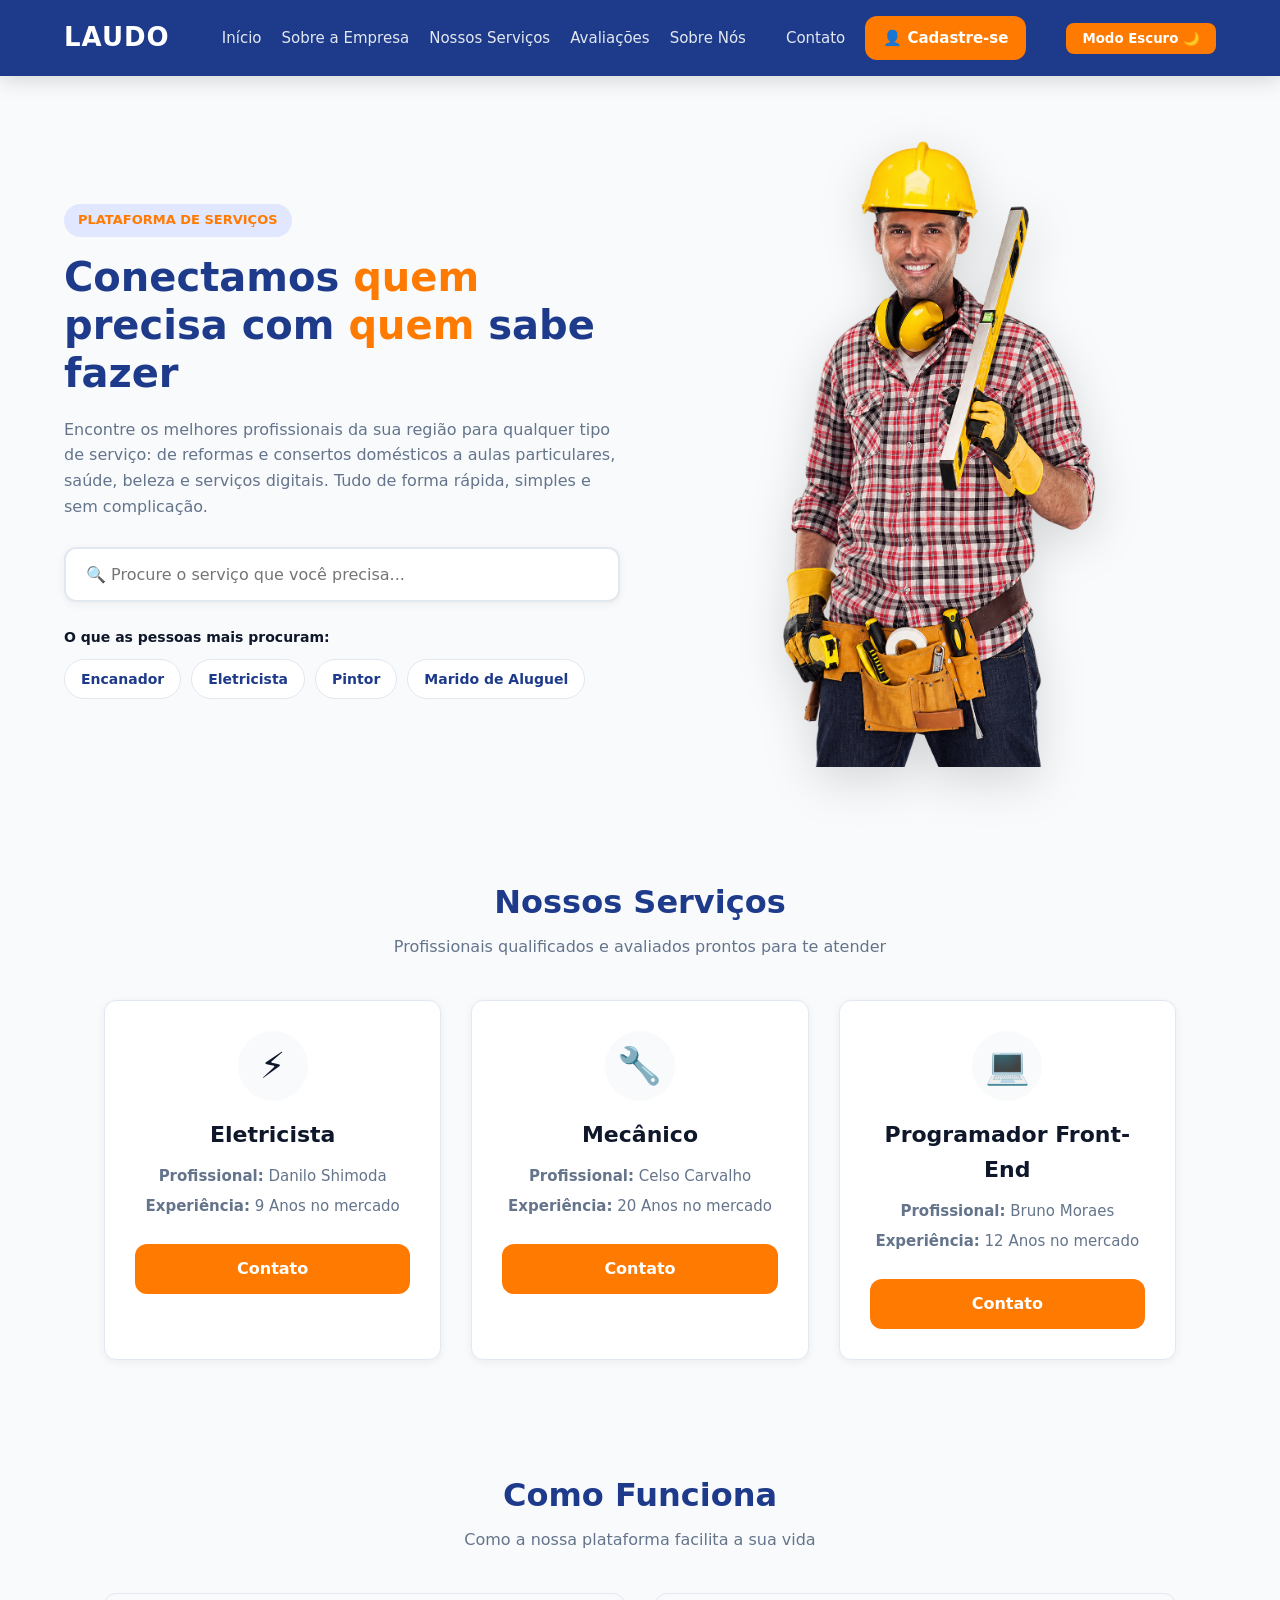
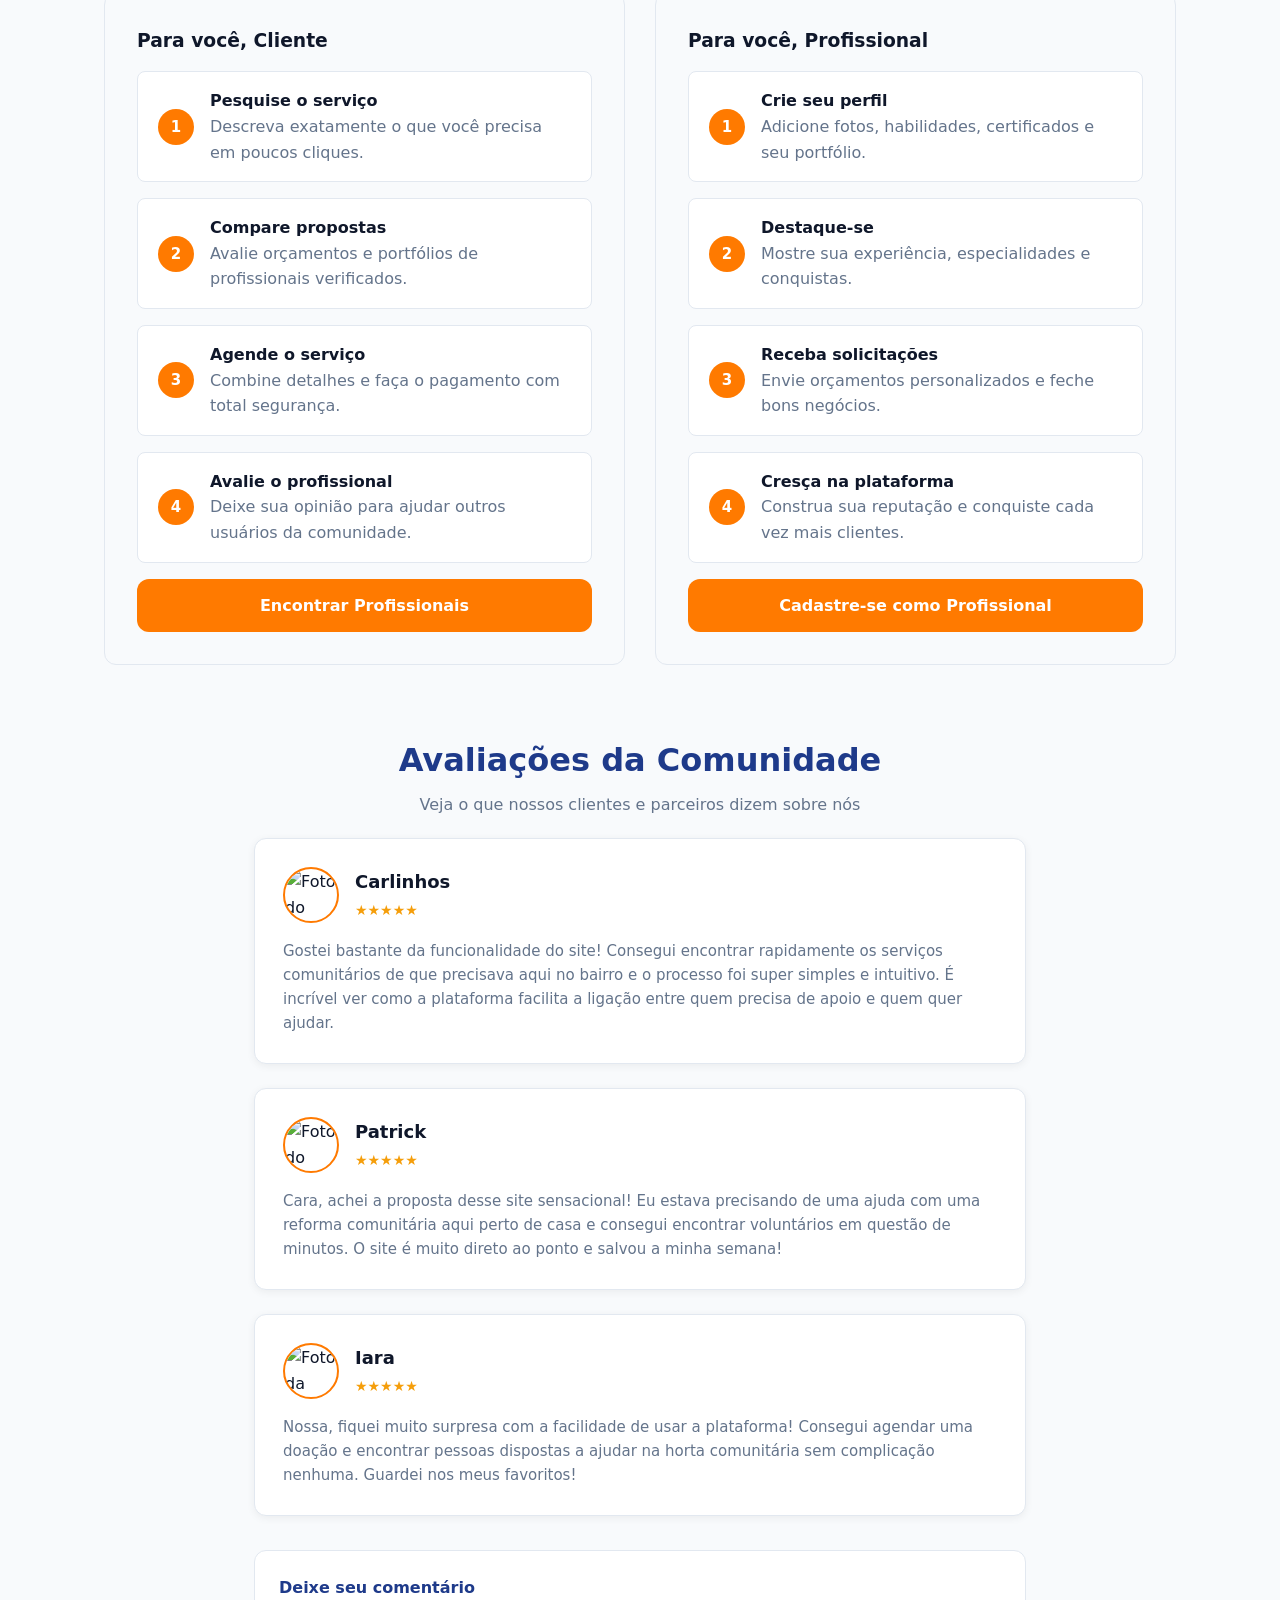
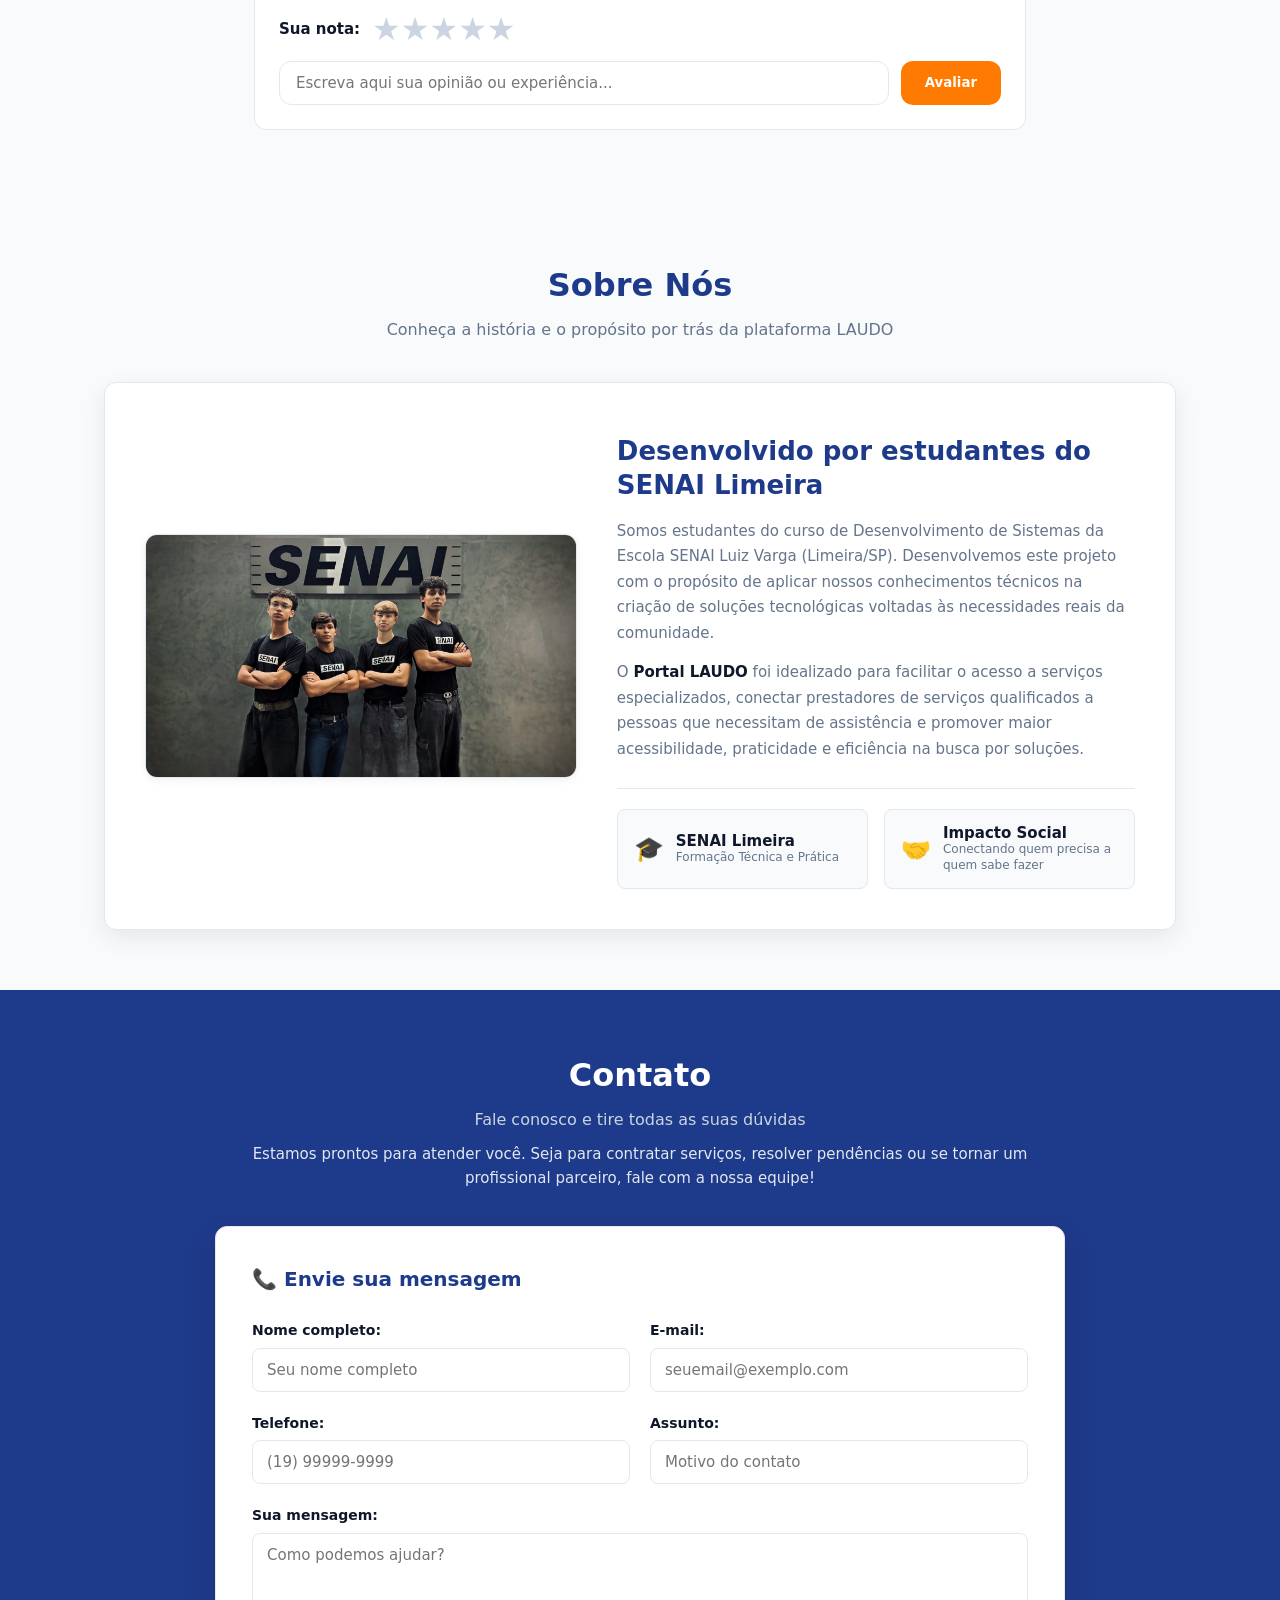
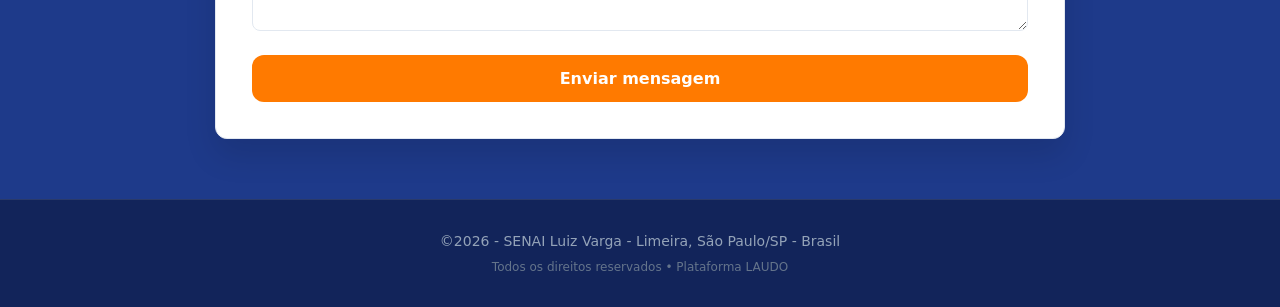
==== index.html @ 2e549827 "nome" ====
<!DOCTYPE html>
<html lang="pt-BR">
<head>
  <meta charset="UTF-8">
  <meta name="viewport" content="width=device-width, initial-scale=1.0">
  <link rel="shortcut icon" href="favi.ico" type="image/x-icon">
  <title>LAUDO - Conectando Serviços</title>
  <link rel="stylesheet" href="styles.css">
</head>
<body>

  <!-- --------------------------- HEADER / NAVEGAÇÃO ------------------------ -->
  <header>
    <div class="logo">
      <h1>LAUDO</h1>
    </div>

    <nav>
      <a href="#inicio">Início</a>
      <a href="#como-funciona">Sobre a Empresa</a>
      <a href="#nossos-servicos">Nossos Serviços</a>
      <a href="#avaliacoes">Avaliações</a>
      <a href="#sobre">Sobre Nós<a>
      <a href="#contato">Contato</a>
      <a href="Cadastro.html" class="button-cadastre">👤 Cadastre-se</a>

      <button class="modo_escuro" onclick="toggleDarkMode()">Modo Escuro 🌙</button>
           
      <script>
        function updateTheme(isDark) {
          document.body.classList.toggle("dark-mode", isDark);
          const btn = document.querySelector(".modo_escuro");
          if (btn) {
            btn.textContent = isDark ? "Modo Claro ☀️" : "Modo Escuro 🌙";
          }
        }

        function toggleDarkMode() {
          const isDark = !document.body.classList.contains("dark-mode");
          updateTheme(isDark);
          localStorage.setItem("tema_laudo", isDark ? "dark" : "light");
        }

        // Restaura a preferência ao carregar a página
        document.addEventListener("DOMContentLoaded", () => {
          const temaSalvo = localStorage.getItem("tema_laudo");
          if (temaSalvo === "dark") {
            updateTheme(true);
          }
        });
      </script>      

    </nav>
  </header>

  <main>
    <!-- --------------------------- INÍCIO / HERO ------------------------ -->
    <section id="inicio">
      <div class="hero-content">
        <span class="badge">Plataforma de Serviços</span>
        <h1>Conectamos <span>quem</span> precisa com <span>quem</span> sabe fazer</h1>
        <p class="hero-description">
          Encontre os melhores profissionais da sua região para qualquer tipo de serviço: de reformas e consertos domésticos a aulas particulares, saúde, beleza e serviços digitais. Tudo de forma rápida, simples e sem complicação.
        </p>
        
        <div class="search-box">
          <input type="text" placeholder="🔍 Procure o serviço que você precisa...">
        </div>

        <div class="popular-tags">
          <p><strong>O que as pessoas mais procuram:</strong></p>
          <ul>
            <li><a href="#nossos-servicos">Encanador</a></li>
            <li><a href="#nossos-servicos">Eletricista</a></li>
            <li><a href="#nossos-servicos">Pintor</a></li>
            <li><a href="#nossos-servicos">Marido de Aluguel</a></li>
          </ul>
        </div>
      </div>

      <div class="hero-image">
        <img src="TrabalhadorPrincipal.png" alt="Trabalhador qualificado da plataforma LAUDO">
      </div>
    </section>

    <!-- --------------------------- NOSSOS SERVIÇOS ------------------------ -->
    <section id="nossos-servicos">
      <div class="titulo-secao">
        <h2>Nossos Serviços</h2>
        <p>Profissionais qualificados e avaliados prontos para te atender</p>
      </div>

      <div class="container-cards">
        <article class="trabalhadores">
          <div class="card-avatar">⚡</div>
          <h3>Eletricista</h3>
          <p class="prof-nome"><strong>Profissional:</strong> Danilo Shimoda</p>
          <p class="prof-exp"><strong>Experiência:</strong> 9 Anos no mercado</p>
          <a href="PerfilDanilo.html" class="contato-btn">Contato</a>
        </article>

        <article class="trabalhadores">
          <div class="card-avatar">🔧</div>
          <h3>Mecânico</h3>
          <p class="prof-nome"><strong>Profissional:</strong> Celso Carvalho</p>
          <p class="prof-exp"><strong>Experiência:</strong> 20 Anos no mercado</p>
          <a href="PerfilCelso.html" class="contato-btn">Contato</a>
        </article>

        <article class="trabalhadores">
          <div class="card-avatar">💻</div>
          <h3>Programador Front-End</h3>
          <p class="prof-nome"><strong>Profissional:</strong> Bruno Moraes</p>
          <p class="prof-exp"><strong>Experiência:</strong> 12 Anos no mercado</p>
          <a href="PerfilBruno.html" class="contato-btn">Contato</a>
        </article>
      </div>
    </section>

    <!-- --------------------------- COMO FUNCIONA ------------------------ -->
    <section id="como-funciona" class="fundocomofunciona">
      <div class="titulo-secao">
        <h2>Como Funciona</h2>
        <p>Como a nossa plataforma facilita a sua vida</p>
      </div>

      <div class="conjuntoCaixa">
        <div class="boxbranca">
          <h3>Para você, Cliente</h3>

          <article class="boxcinza">
            <span class="passo-num">1</span>
            <div>
              <h5>Pesquise o serviço</h5>
              <p>Descreva exatamente o que você precisa em poucos cliques.</p>
            </div>
          </article>

          <article class="boxcinza">
            <span class="passo-num">2</span>
            <div>
              <h5>Compare propostas</h5>
              <p>Avalie orçamentos e portfólios de profissionais verificados.</p>
            </div>
          </article>

          <article class="boxcinza">
            <span class="passo-num">3</span>
            <div>
              <h5>Agende o serviço</h5>
              <p>Combine detalhes e faça o pagamento com total segurança.</p>
            </div>
          </article>

          <article class="boxcinza">
            <span class="passo-num">4</span>
            <div>
              <h5>Avalie o profissional</h5>
              <p>Deixe sua opinião para ajudar outros usuários da comunidade.</p>
            </div>
          </article>

          <a href="#nossos-servicos" class="botao_profissionais">Encontrar Profissionais</a>
        </div>

        <div class="boxbranca">
          <h3>Para você, Profissional</h3>

          <article class="boxcinza">
            <span class="passo-num">1</span>
            <div>
              <h5>Crie seu perfil</h5>
              <p>Adicione fotos, habilidades, certificados e seu portfólio.</p>
            </div>
          </article>

          <article class="boxcinza">
            <span class="passo-num">2</span>
            <div>
              <h5>Destaque-se</h5>
              <p>Mostre sua experiência, especialidades e conquistas.</p>
            </div>
          </article>

          <article class="boxcinza">
            <span class="passo-num">3</span>
            <div>
              <h5>Receba solicitações</h5>
              <p>Envie orçamentos personalizados e feche bons negócios.</p>
            </div>
          </article>

          <article class="boxcinza">
            <span class="passo-num">4</span>
            <div>
              <h5>Cresça na plataforma</h5>
              <p>Construa sua reputação e conquiste cada vez mais clientes.</p>
            </div>
          </article>

          <a href="sProfissional.html" class="cadastro_profissionais">Cadastre-se como Profissional</a>
        </div>
      </div>
    </section>

    <!-- --------------------------- AVALIAÇÕES ------------------------ -->
    <section id="avaliacoes">
      <div class="titulo-secao">
        <h2>Avaliações da Comunidade</h2>
        <p>Veja o que nossos clientes e parceiros dizem sobre nós</p>
      </div>

      <div class="conjuntoAvaliacao">
        <article class="avaliacao">
          <div class="avaliacao-header">
            <img src="https://images.unsplash.com/photo-1557862921-37829c790f19?q=80&w=300&auto=format&fit=crop" alt="Foto do Cliente Carlinhos">
            <div>
              <h4>Carlinhos</h4>
              <span class="estrelas">★★★★★</span>
            </div>
          </div>
          <p>Gostei bastante da funcionalidade do site! Consegui encontrar rapidamente os serviços comunitários de que precisava aqui no bairro e o processo foi super simples e intuitivo. É incrível ver como a plataforma facilita a ligação entre quem precisa de apoio e quem quer ajudar.</p>
        </article>

        <article class="avaliacao">
          <div class="avaliacao-header">
            <img src="https://images.unsplash.com/photo-1568602471122-7832951cc4c5?q=80&w=300&auto=format&fit=crop" alt="Foto do Cliente Patrick">
            <div>
              <h4>Patrick</h4>
              <span class="estrelas">★★★★★</span>
            </div>
          </div>
          <p>Cara, achei a proposta desse site sensacional! Eu estava precisando de uma ajuda com uma reforma comunitária aqui perto de casa e consegui encontrar voluntários em questão de minutos. O site é muito direto ao ponto e salvou a minha semana!</p>
        </article>

        <article class="avaliacao">
          <div class="avaliacao-header">
            <img src="https://images.unsplash.com/photo-1487412720507-e7ab37603c6f?q=80&w=300&auto=format&fit=crop" alt="Foto da Cliente Iara">
            <div>
              <h4>Iara</h4>
              <span class="estrelas">★★★★★</span>
            </div>
          </div>
          <p>Nossa, fiquei muito surpresa com a facilidade de usar a plataforma! Consegui agendar uma doação e encontrar pessoas dispostas a ajudar na horta comunitária sem complicação nenhuma. Guardei nos meus favoritos!</p>
        </article>

        <!-- FORMULÁRIO COM SELEÇÃO DE ESTRELAS INTERATIVA -->
        <form class="form-avaliacao" action="#" method="post">
          <h4>Deixe seu comentário</h4>

          <div class="rating-container">
            <p>Sua nota:</p>
            <fieldset class="estrelas">
              <input type="radio" name="nota" id="n5" value="5" required>
              <label for="n5">★</label>
              <input type="radio" name="nota" id="n4" value="4">
              <label for="n4">★</label>
              <input type="radio" name="nota" id="n3" value="3">
              <label for="n3">★</label>
              <input type="radio" name="nota" id="n2" value="2">
              <label for="n2">★</label>
              <input type="radio" name="nota" id="n1" value="1">
              <label for="n1">★</label>
            </fieldset>
          </div>

          <div class="avaliacao-input-group">
            <input class="comentario" type="text" placeholder="Escreva aqui sua opinião ou experiência..." required>
            <button type="submit" class="empresa_avaliacao">Avaliar</button>
          </div>
        </form>
      </div>
    </section>

    <!-- --------------------------- SOBRE NÓS ------------------------ -->
    <section id="sobre">
      <div class="titulo-secao">
        <h2>Sobre Nós</h2>
        <p>Conheça a história e o propósito por trás da plataforma LAUDO</p>
      </div>

      <div class="sobre-container">
        <div class="sobre-card">
          <div class="sobre-imagem">
            <img src="EquipeProjeto.png" alt="Equipe de desenvolvedores do projeto LAUDO">
          </div>

          <div class="sobre-texto">
            <h3>Desenvolvido por estudantes do SENAI Limeira</h3>
            <p>
              Somos estudantes do curso de Desenvolvimento de Sistemas da Escola SENAI Luiz Varga (Limeira/SP). Desenvolvemos este projeto com o propósito de aplicar nossos conhecimentos técnicos na criação de soluções tecnológicas voltadas às necessidades reais da comunidade.
            </p>
            <p>
              O <strong>Portal LAUDO</strong> foi idealizado para facilitar o acesso a serviços especializados, conectar prestadores de serviços qualificados a pessoas que necessitam de assistência e promover maior acessibilidade, praticidade e eficiência na busca por soluções.
            </p>

            <div class="sobre-destaques">
              <div class="destaque-item">
                <span class="destaque-icone">🎓</span>
                <div>
                  <h4>SENAI Limeira</h4>
                  <p>Formação Técnica e Prática</p>
                </div>
              </div>
              <div class="destaque-item">
                <span class="destaque-icone">🤝</span>
                <div>
                  <h4>Impacto Social</h4>
                  <p>Conectando quem precisa a quem sabe fazer</p>
                </div>
              </div>
            </div>
          </div>
        </div>
      </div>
    </section>

    <!-- --------------------------- CONTATO ------------------------ -->
    <section id="contato">
      <div class="contato-conteudo">
        <div class="titulo-secao-light">
          <h2>Contato</h2>
          <p>Fale conosco e tire todas as suas dúvidas</p>
        </div>

        <p class="contato-subtitulo">
          Estamos prontos para atender você. Seja para contratar serviços, resolver pendências ou se tornar um profissional parceiro, fale com a nossa equipe!
        </p>

        <form class="quadrado-contato" action="#" method="post">
          <h3>📞 Envie sua mensagem</h3>

          <div class="form-grid">
            <div class="form-group">
              <label for="nome">Nome completo:</label>
              <input type="text" id="nome" name="nome" placeholder="Seu nome completo" required>
            </div>

            <div class="form-group">
              <label for="email">E-mail:</label>
              <input type="email" id="email" name="email" placeholder="seuemail@exemplo.com" required>
            </div>

            <div class="form-group">
              <label for="telefone">Telefone:</label>
              <input type="tel" id="telefone" name="telefone" placeholder="(19) 99999-9999">
            </div>

            <div class="form-group">
              <label for="assunto">Assunto:</label>
              <input type="text" id="assunto" name="assunto" placeholder="Motivo do contato">
            </div>

            <div class="form-group full-width">
              <label for="mensagem">Sua mensagem:</label>
              <textarea id="mensagem" name="mensagem" rows="4" placeholder="Como podemos ajudar?" required></textarea>
            </div>
          </div>

          <button type="submit" class="botao_enviar">Enviar mensagem</button>
        </form>
      </div>
    </section>
  </main>

  <!-- --------------------------- RODAPÉ ------------------------ -->
  <footer>
    <div class="footer-container">
      <p>©2026 - SENAI Luiz Varga - Limeira, São Paulo/SP - Brasil</p>
      <p class="footer-sub">Todos os direitos reservados • Plataforma LAUDO</p>
    </div>
  </footer>

</body>
</html>
---- styles.css ----
/* ==========================================================================
   RESET & VARIÁVEIS GERAIS
   ========================================================================== */
* {
  margin: 0;
  padding: 0;
  box-sizing: border-box;
  font-family: 'Segoe UI', system-ui, -apple-system, BlinkMacSystemFont, Roboto, sans-serif;
}

html {
  scroll-behavior: smooth;
}

:root {
  --primary-blue: #1E3A8A;
  --primary-blue-dark: #12245A;
  --header-bg: #1E3A8A;
  --contact-bg: #1E3A8A;
  --accent-orange: #FF7A00;
  --accent-orange-hover: #E06B00;
  --bg-light: #F8FAFC;
  --bg-card: #FFFFFF;
  --bg-input: #FFFFFF;
  --bg-boxbranca: #F8FAFC;
  --bg-boxcinza: #FFFFFF;
  --text-dark: #0F172A;
  --text-muted: #64748B;
  --border-color: #E2E8F0;
  --badge-bg: #E0E7FF;
  --badge-text: #1E3A8A;
  --star-unselected: #CBD5E1;
  --star-active: #F59E0B;
  --branco: #FFFFFF;
  --radius: 12px;
  --shadow-sm: 0 2px 8px rgba(0, 0, 0, 0.06);
  --shadow-md: 0 8px 24px rgba(0, 0, 0, 0.08);
  --shadow-lg: 0 16px 32px rgba(0, 0, 0, 0.12);
  font-family: system-ui, -apple-system, BlinkMacSystemFont, 'Segoe UI', Roboto, Oxygen, Ubuntu, Cantarell, 'Open Sans', 'Helvetica Neue', sans-serif;
}

/* ==========================================================================
   MODO ESCURO (DARK MODE)
   ========================================================================== */
body.dark-mode {
  --primary-blue: #60A5FA;
  --primary-blue-dark: #090D16;
  --header-bg: #0F172A;
  --contact-bg: #0F172A;
  --bg-light: #0B1120;
  --bg-card: #1E293B;
  --bg-input: #0F172A;
  --bg-boxbranca: #1E293B;
  --bg-boxcinza: #334155;
  --text-dark: #F8FAFC;
  --text-muted: #CBD5E1;
  --border-color: #334155;
  --badge-bg: #1E3A8A;
  --badge-text: #93C5FD;
  --star-unselected: #475569;
  --shadow-sm: 0 2px 8px rgba(0, 0, 0, 0.3);
  --shadow-md: 0 8px 24px rgba(0, 0, 0, 0.4);
  --shadow-lg: 0 16px 32px rgba(0, 0, 0, 0.5);
}

body {
  background-color: var(--bg-light);
  color: var(--text-dark);
  line-height: 1.6;
  transition: background-color 0.3s ease, color 0.3s ease;
}

img {
  max-width: 100%;
  height: auto;
  display: block;
}

/* ==========================================================================
   HEADER & NAVEGAÇÃO
   ========================================================================== */
header {
  background-color: var(--header-bg);
  padding: 16px 5%;
  display: flex;
  justify-content: space-between;
  align-items: center;
  position: sticky;
  top: 0;
  z-index: 1000;
  box-shadow: 0 4px 20px rgba(0, 0, 0, 0.15);
  transition: background-color 0.3s ease;
}

header h1 {
  color: #FFFFFF;
  font-size: 26px;
  font-weight: 800;
  letter-spacing: 1px;
}

nav {
  display: flex;
  align-items: center;
  gap: 20px;
}

nav a {
  color: #E2E8F0;
  text-decoration: none;
  font-size: 15px;
  font-weight: 500;
  transition: color 0.2s ease;
}

nav a:hover {
  color: var(--accent-orange);
}

.button-cadastre {
  background-color: var(--accent-orange);
  padding: 10px 18px;
  border-radius: var(--radius);
  font-weight: 700 !important;
  color: #FFFFFF !important;
  transition: background-color 0.2s ease, transform 0.2s ease !important;
}

.button-cadastre:hover {
  background-color: var(--accent-orange-hover);
  transform: translateY(-2px);
}

.modo_escuro {
  background: var(--accent-orange);
  color: var(--branco);
  font-weight: bold;
  padding: 8px 16px;
  border: none;
  border-radius: 8px;
  cursor: pointer;
  transition: transform 0.2s, background 0.2s;
  margin-left: 20px;
}

.modo_escuro:hover {
  background: var(--accent-orange-hover);
  transform: translateY(-2px);
}

/* ==========================================================================
   SEÇÃO INÍCIO / HERO
   ========================================================================== */
#inicio {
  padding: 60px 5%;
  display: flex;
  align-items: center;
  justify-content: space-between;
  gap: 40px;
  max-width: 1280px;
  margin: 0 auto;
}

.hero-content {
  flex: 1;
  max-width: 650px;
}

.badge {
  display: inline-block;
  background-color: var(--badge-bg);
  color: var(--badge-text);
  padding: 6px 14px;
  border-radius: 20px;
  font-size: 13px;
  font-weight: 700;
  margin-bottom: 16px;
  text-transform: uppercase;
}

.hero-content h1 {
  color: var(--primary-blue);
  font-size: 40px;
  line-height: 1.2;
  margin-bottom: 20px;
  font-weight: 800;
}

.hero-content span {
  color: var(--accent-orange);
}

.hero-description {
  font-size: 16px;
  color: var(--text-muted);
  margin-bottom: 28px;
}

.search-box input {
  width: 100%;
  padding: 16px 20px;
  border-radius: var(--radius);
  border: 2px solid var(--border-color);
  background-color: var(--bg-card);
  color: var(--text-dark);
  font-size: 16px;
  outline: none;
  box-shadow: var(--shadow-sm);
  transition: border-color 0.2s ease, box-shadow 0.2s ease, background-color 0.3s ease, color 0.3s ease;
}

.search-box input:focus {
  border-color: var(--accent-orange);
  box-shadow: 0 0 0 4px rgba(255, 122, 0, 0.2);
}

.popular-tags {
  margin-top: 24px;
}

.popular-tags p {
  font-size: 14px;
  color: var(--text-dark);
  margin-bottom: 10px;
}

.popular-tags ul {
  list-style: none;
  display: flex;
  flex-wrap: wrap;
  gap: 10px;
}

.popular-tags ul li a {
  display: inline-block;
  padding: 8px 16px;
  background-color: var(--bg-card);
  color: var(--primary-blue);
  border: 1px solid var(--border-color);
  border-radius: 20px;
  font-size: 14px;
  font-weight: 600;
  text-decoration: none;
  transition: all 0.2s ease;
}

.popular-tags ul li a:hover {
  background-color: var(--accent-orange);
  color: #FFFFFF;
  border-color: var(--accent-orange);
}

.hero-image {
  flex: 1;
  display: flex;
  justify-content: center;
}

.hero-image img {
  max-width: 420px;
  border-radius: var(--radius);
  filter: drop-shadow(0 12px 24px rgba(0,0,0,0.15));
}

/* ==========================================================================
   TÍTULOS DE SEÇÃO
   ========================================================================== */
.titulo-secao {
  text-align: center;
  padding: 50px 20px 20px 20px;
}

.titulo-secao h2 {
  color: var(--primary-blue);
  font-size: 32px;
  font-weight: 800;
}

.titulo-secao p {
  color: var(--text-muted);
  font-size: 16px;
  margin-top: 6px;
}

.titulo-secao-light h2 {
  color: #FFFFFF;
  font-size: 32px;
  text-align: center;
  font-weight: 800;
}

.titulo-secao-light p {
  color: #CBD5E1;
  text-align: center;
  font-size: 16px;
  margin-top: 6px;
}

/* ==========================================================================
   SEÇÃO NOSSOS SERVIÇOS
   ========================================================================== */
.container-cards {
  display: grid;
  grid-template-columns: repeat(auto-fit, minmax(280px, 1fr));
  gap: 30px;
  max-width: 1200px;
  margin: 0 auto;
  padding: 20px 5% 60px 5%;
}

.trabalhadores {
  background-color: var(--bg-card);
  padding: 30px;
  border-radius: var(--radius);
  box-shadow: var(--shadow-sm);
  border: 1px solid var(--border-color);
  text-align: center;
  transition: transform 0.3s ease, box-shadow 0.3s ease, background-color 0.3s ease;
  display: flex;
  flex-direction: column;
  align-items: center;
}

.trabalhadores:hover {
  transform: translateY(-8px);
  box-shadow: var(--shadow-md);
}

.card-avatar {
  font-size: 36px;
  background-color: var(--bg-light);
  width: 70px;
  height: 70px;
  border-radius: 50%;
  display: flex;
  align-items: center;
  justify-content: center;
  margin-bottom: 16px;
}

.trabalhadores h3 {
  color: var(--text-dark);
  font-size: 22px;
  margin-bottom: 12px;
}

.prof-nome, .prof-exp {
  font-size: 15px;
  color: var(--text-muted);
  margin-bottom: 6px;
}

.contato-btn {
  display: inline-block;
  margin-top: 20px;
  background-color: var(--accent-orange);
  color: #FFFFFF;
  font-weight: 700;
  padding: 12px 30px;
  border-radius: var(--radius);
  text-decoration: none;
  width: 100%;
  transition: background-color 0.2s ease, transform 0.2s ease;
}

.contato-btn:hover {
  background-color: var(--accent-orange-hover);
  transform: translateY(-2px);
}

/* ==========================================================================
   SEÇÃO COMO FUNCIONA
   ========================================================================== */
.conjuntoCaixa {
  display: flex;
  justify-content: center;
  gap: 30px;
  align-items: stretch;
  max-width: 1200px;
  margin: 0 auto;
  padding: 20px 5%;
}

.boxbranca {
  background-color: var(--bg-boxbranca);
  border: 1px solid var(--border-color);
  border-radius: 12px;
  padding: 32px;
  flex: 1;
  min-width: 320px;
  max-width: 550px;
  display: flex;
  flex-direction: column;
  gap: 16px;
  transition: background-color 0.3s ease;
}

.boxbranca h3 {
  color: var(--text-dark);
}

.boxcinza {
  background-color: var(--bg-boxcinza);
  padding: 16px 20px;
  border-radius: 8px;
  border: 1px solid var(--border-color);
  display: flex;
  align-items: center;
  gap: 16px;
  min-height: 95px;
  transition: background-color 0.3s ease;
}

.boxcinza h5 {
  font-size: 16px;
  color: var(--text-dark);
}

.boxcinza p {
  color: var(--text-muted);
}

.passo-num {
  background-color: var(--accent-orange);
  color: #FFFFFF;
  font-weight: 800;
  width: 36px;
  height: 36px;
  border-radius: 50%;
  display: flex;
  align-items: center;
  justify-content: center;
  flex-shrink: 0;
  font-size: 15px;
}

.botao_profissionais, 
.cadastro_profissionais {
  margin-top: auto;
  display: block;
  text-align: center;
  background-color: var(--accent-orange);
  color: #FFFFFF;
  font-weight: 700;
  padding: 14px 20px;
  border-radius: 12px;
  text-decoration: none;
  transition: background-color 0.2s ease, transform 0.2s ease;
}

.botao_profissionais:hover, 
.cadastro_profissionais:hover {
  background-color: var(--accent-orange-hover);
  transform: translateY(-2px);
}

/* ==========================================================================
   SEÇÃO AVALIAÇÕES
   ========================================================================== */
#avaliacoes {
  padding-bottom: 60px;
}

.conjuntoAvaliacao {
  display: flex;
  flex-direction: column;
  align-items: center;
  gap: 24px;
  max-width: 900px;
  margin: 0 auto;
  padding: 0 5%;
}

.avaliacao {
  background-color: var(--bg-card);
  padding: 28px;
  border-radius: var(--radius);
  border: 1px solid var(--border-color);
  box-shadow: var(--shadow-sm);
  width: 100%;
  transition: background-color 0.3s ease;
}

.avaliacao-header {
  display: flex;
  align-items: center;
  gap: 16px;
  margin-bottom: 16px;
}

.avaliacao img {
  width: 56px;
  height: 56px;
  object-fit: cover;
  border-radius: 50%;
  border: 2px solid var(--accent-orange);
}

.avaliacao h4 {
  font-size: 18px;
  color: var(--text-dark);
}

/* Estrelas estáticas dos depoimentos já existentes */
span.estrelas {
  color: var(--star-active);
  font-size: 14px;
}

.avaliacao p {
  color: var(--text-muted);
  font-size: 15px;
  line-height: 1.6;
}

/* Form de Avaliação */
.form-avaliacao {
  width: 100%;
  background-color: var(--bg-card);
  padding: 24px;
  border-radius: var(--radius);
  border: 1px solid var(--border-color);
  margin-top: 10px;
  transition: background-color 0.3s ease;
}

.form-avaliacao h4 {
  margin-bottom: 12px;
  color: var(--primary-blue);
}

/* --- SISTEMA INTERATIVO DE ESTRELAS --- */
.rating-container {
  display: flex;
  align-items: center;
  gap: 12px;
  margin-bottom: 16px;
}

.rating-container p {
  font-weight: 600;
  color: var(--text-dark);
  font-size: 15px;
}

fieldset.estrelas {
  display: inline-flex;
  flex-direction: row-reverse; /* truque do flex invertido */
  border: none;
  padding: 0;
  margin: 0;
}

fieldset.estrelas input {
  position: absolute;
  opacity: 0;
}

fieldset.estrelas label {
  font-size: 32px;
  color: var(--star-unselected);
  cursor: pointer;
  transition: color 0.15s ease;
  line-height: 1;
}

/* Pinta a estrela clicada/hovered E todas as anteriores a ela */
fieldset.estrelas label:hover,
fieldset.estrelas label:hover ~ label,
fieldset.estrelas input:checked ~ label {
  color: var(--star-active);
}

.avaliacao-input-group {
  display: flex;
  gap: 12px;
}

.comentario {
  flex: 1;
  padding: 12px 16px;
  background-color: var(--bg-input);
  color: var(--text-dark);
  border: 1px solid var(--border-color);
  border-radius: var(--radius);
  font-size: 15px;
  outline: none;
}

.comentario:focus {
  border-color: var(--accent-orange);
}

.empresa_avaliacao {
  background-color: var(--accent-orange);
  color: #FFFFFF;
  font-weight: 700;
  padding: 12px 24px;
  border: none;
  border-radius: var(--radius);
  cursor: pointer;
  transition: background-color 0.2s ease;
}

.empresa_avaliacao:hover {
  background-color: var(--accent-orange-hover);
}

/* ==========================================================================
   SOBRE NÓS
   ========================================================================== */
/* ==========================================================================
   SOBRE NÓS
   ========================================================================== */
#sobre {
  padding: 20px 5% 60px 5%;
  max-width: 1200px;
  margin: 0 auto;
}

.sobre-container {
  margin-top: 20px;
}

.sobre-card {
  background-color: var(--bg-card);
  border-radius: var(--radius);
  border: 1px solid var(--border-color);
  box-shadow: var(--shadow-md);
  padding: 40px;
  display: flex;
  align-items: center;
  gap: 40px;
  transition: background-color 0.3s ease, box-shadow 0.3s ease;
}

.sobre-imagem {
  flex: 1;
  min-width: 280px;
  display: flex;
  justify-content: center;
}

.sobre-imagem img {
  width: 100%;
  max-width: 450px;
  border-radius: var(--radius);
  border: 1px solid var(--border-color);
  box-shadow: var(--shadow-sm);
  object-fit: cover;
  transition: transform 0.3s ease, box-shadow 0.3s ease;
}

.sobre-imagem img:hover {
  transform: translateY(-4px);
  box-shadow: var(--shadow-md);
}

[base64] {
  background-color: pink;
}

.sobre-texto {
  flex: 1.2;
  display: flex;
  flex-direction: column;
  align-items: flex-start;
}

.sobre-texto h3 {
  color: var(--primary-blue);
  font-size: 26px;
  font-weight: 800;
  margin: 12px 0 16px 0;
  line-height: 1.3;
}

.sobre-texto p {
  color: var(--text-muted);
  font-size: 15px;
  line-height: 1.7;
  margin-bottom: 14px;
}

.sobre-texto p strong {
  color: var(--text-dark);
}

.sobre-destaques {
  display: flex;
  gap: 16px;
  width: 100%;
  margin-top: 12px;
  padding-top: 20px;
  border-top: 1px solid var(--border-color);
}

.destaque-item {
  display: flex;
  align-items: center;
  gap: 12px;
  flex: 1;
  background-color: var(--bg-light);
  padding: 14px 16px;
  border-radius: 8px;
  border: 1px solid var(--border-color);
  transition: background-color 0.3s ease;
}

.destaque-icone {
  font-size: 24px;
}

.destaque-item h4 {
  font-size: 15px;
  color: var(--text-dark);
  font-weight: 700;
  line-height: 1.2;
}

.destaque-item p {
  font-size: 12px;
  color: var(--text-muted);
  margin-bottom: 0;
  line-height: 1.3;
}

/* Ajuste de Responsividade para Sobre Nós */
@media (max-width: 900px) {
  .sobre-card {
    flex-direction: column;
    padding: 24px;
    gap: 24px;
  }

  .sobre-imagem {
    width: 100%;
  }

  .sobre-destaques {
    flex-direction: column;
    gap: 12px;
  }
}
/* ==========================================================================
   SEÇÃO CONTATO
   ========================================================================== */
#contato {
  background-color: var(--contact-bg);
  padding: 60px 5%;
  transition: background-color 0.3s ease;
}

.contato-conteudo {
  max-width: 850px;
  margin: 0 auto;
}

.contato-subtitulo {
  color: #E2E8F0;
  text-align: center;
  font-size: 15px;
  margin-bottom: 36px;
  margin-top: 10px;
}

.quadrado-contato {
  background-color: var(--bg-card);
  border-radius: var(--radius);
  padding: 36px;
  box-shadow: var(--shadow-lg);
  border: 1px solid var(--border-color);
  transition: background-color 0.3s ease;
}

.quadrado-contato h3 {
  color: var(--primary-blue);
  font-size: 20px;
  margin-bottom: 24px;
}

.form-grid {
  display: flex;
  flex-wrap: wrap;
  gap: 20px;
}

.form-group {
  flex: 1 1 calc(50% - 10px);
  display: flex;
  flex-direction: column;
  min-width: 250px;
}

.form-group.full-width {
  flex: 1 1 100%;
}

.form-group label {
  font-weight: 600;
  font-size: 14px;
  color: var(--text-dark);
  margin-bottom: 6px;
}

.form-group input,
.form-group textarea {
  background-color: var(--bg-input);
  border: 1px solid var(--border-color);
  border-radius: 8px;
  padding: 12px 14px;
  font-size: 15px;
  outline: none;
  width: 100%;
  color: var(--text-dark);
  transition: border-color 0.2s ease, background-color 0.3s ease, color 0.3s ease;
}

.form-group textarea {
  resize: vertical;
}

.form-group input:focus,
.form-group textarea:focus {
  border-color: var(--accent-orange);
}

.botao_enviar {
  background-color: var(--accent-orange);
  color: #FFFFFF;
  font-weight: 700;
  padding: 14px 32px;
  border: none;
  border-radius: var(--radius);
  cursor: pointer;
  margin-top: 24px;
  font-size: 16px;
  width: 100%;
  transition: background-color 0.2s ease, transform 0.2s ease;
}

.botao_enviar:hover {
  background-color: var(--accent-orange-hover);
  transform: translateY(-2px);
}

/* ==========================================================================
   RODAPÉ / FOOTER
   ========================================================================== */
footer {
  background-color: var(--primary-blue-dark);
  color: #94A3B8;
  text-align: center;
  padding: 30px 20px;
  font-size: 14px;
  border-top: 1px solid rgba(255, 255, 255, 0.1);
  transition: background-color 0.3s ease;
}

.footer-sub {
  font-size: 12px;
  margin-top: 6px;
  color: #64748B;
}

/* ==========================================================================
   RESPONSIVIDADE (MEDIA QUERIES)
   ========================================================================== */
@media (max-width: 900px) {
  #inicio {
    flex-direction: column;
    text-align: center;
  }

  .popular-tags ul {
    justify-content: center;
  }

  .hero-content h1 {
    font-size: 32px;
  }
}

@media (max-width: 650px) {
  header {
    flex-direction: column;
    gap: 16px;
  }

  nav {
    flex-wrap: wrap;
    justify-content: center;
  }

  .avaliacao-input-group {
    flex-direction: column;
  }

  .form-group {
    flex: 1 1 100%;
  }

  .quadrado-contato {
    padding: 20px;
  }
}
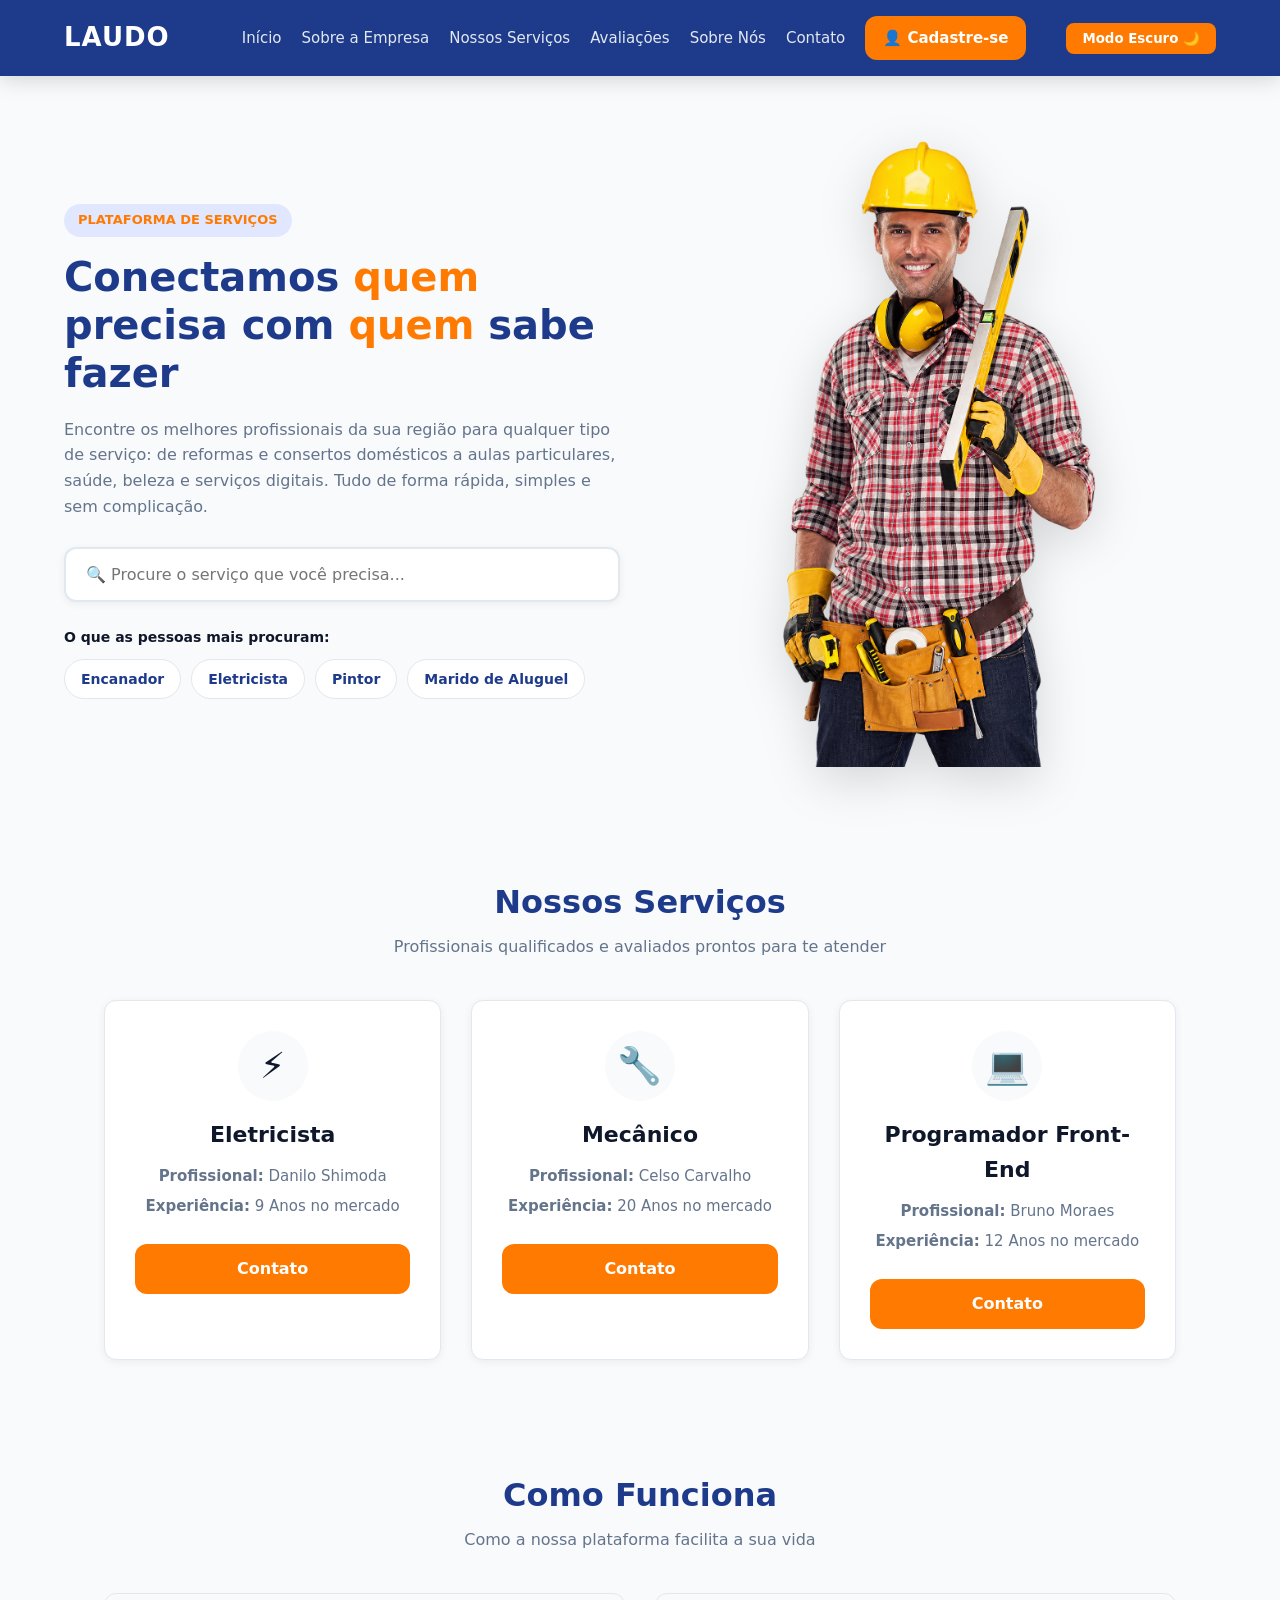
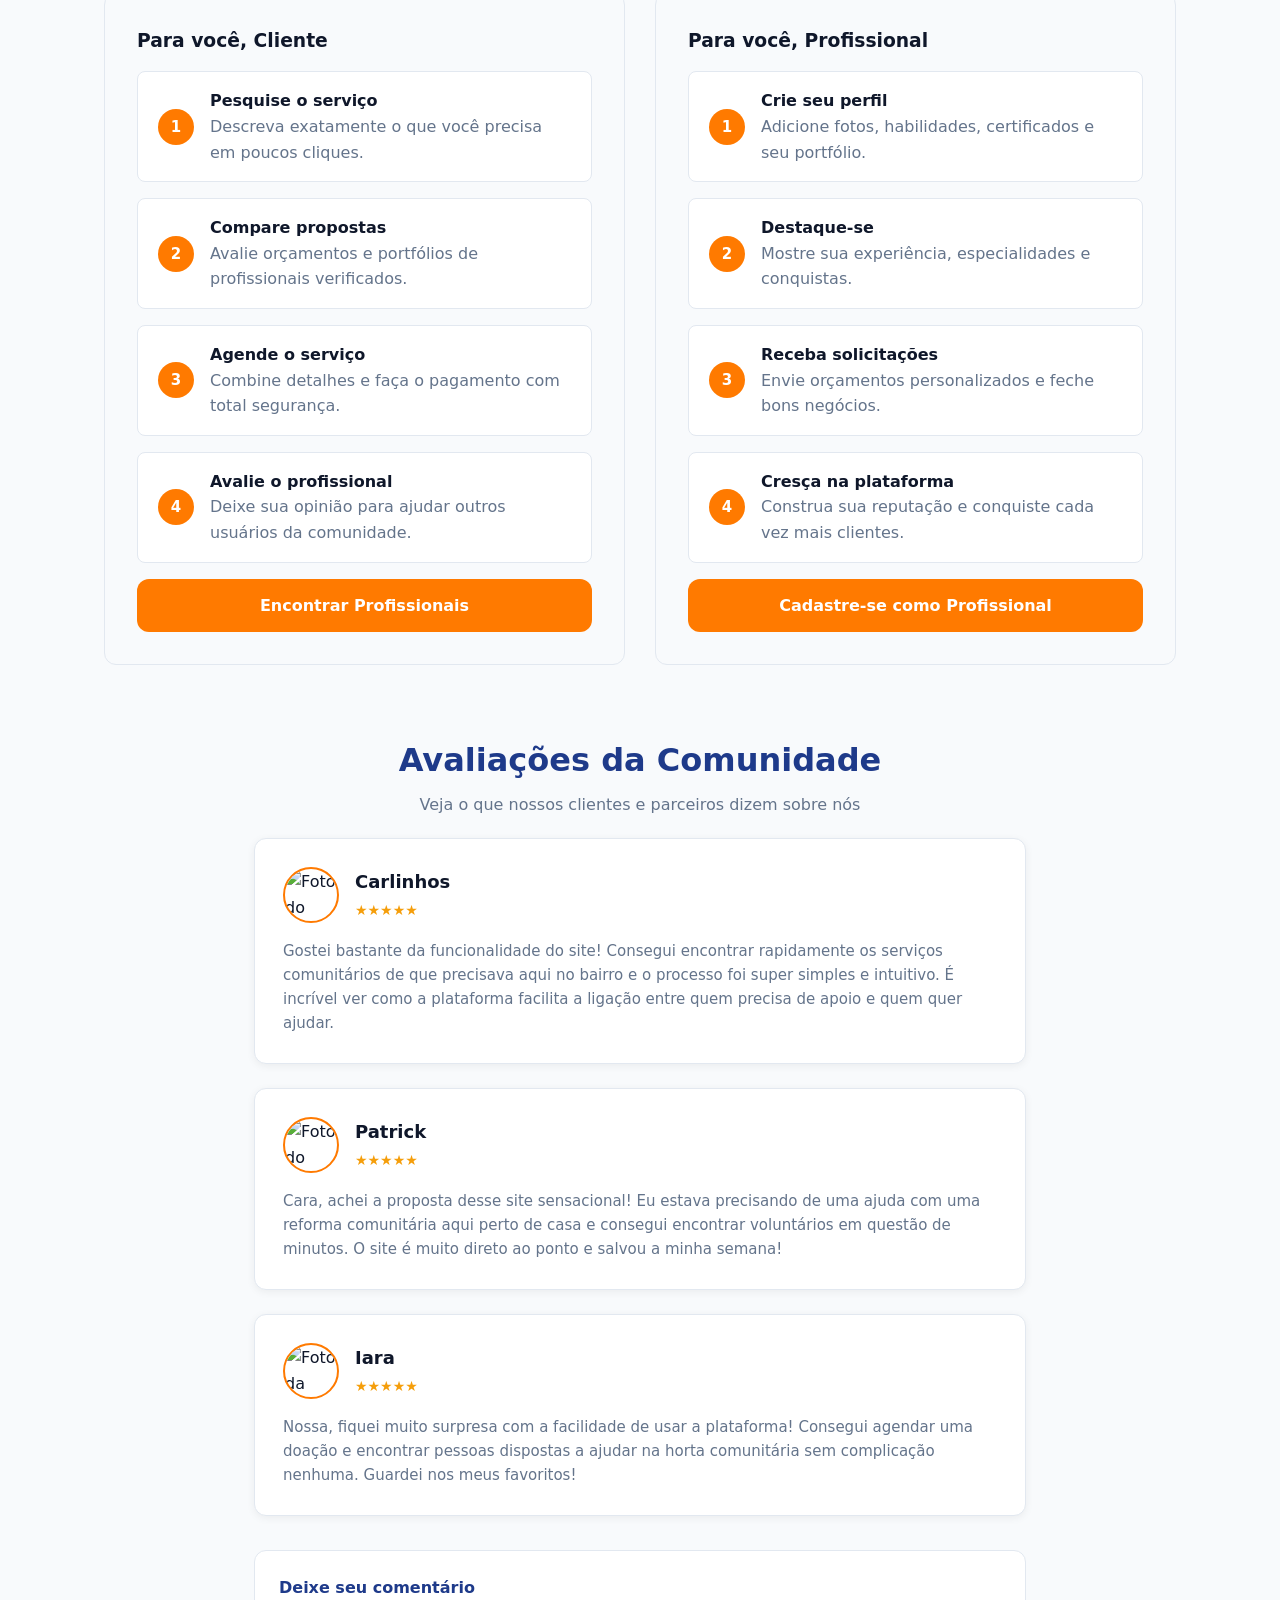
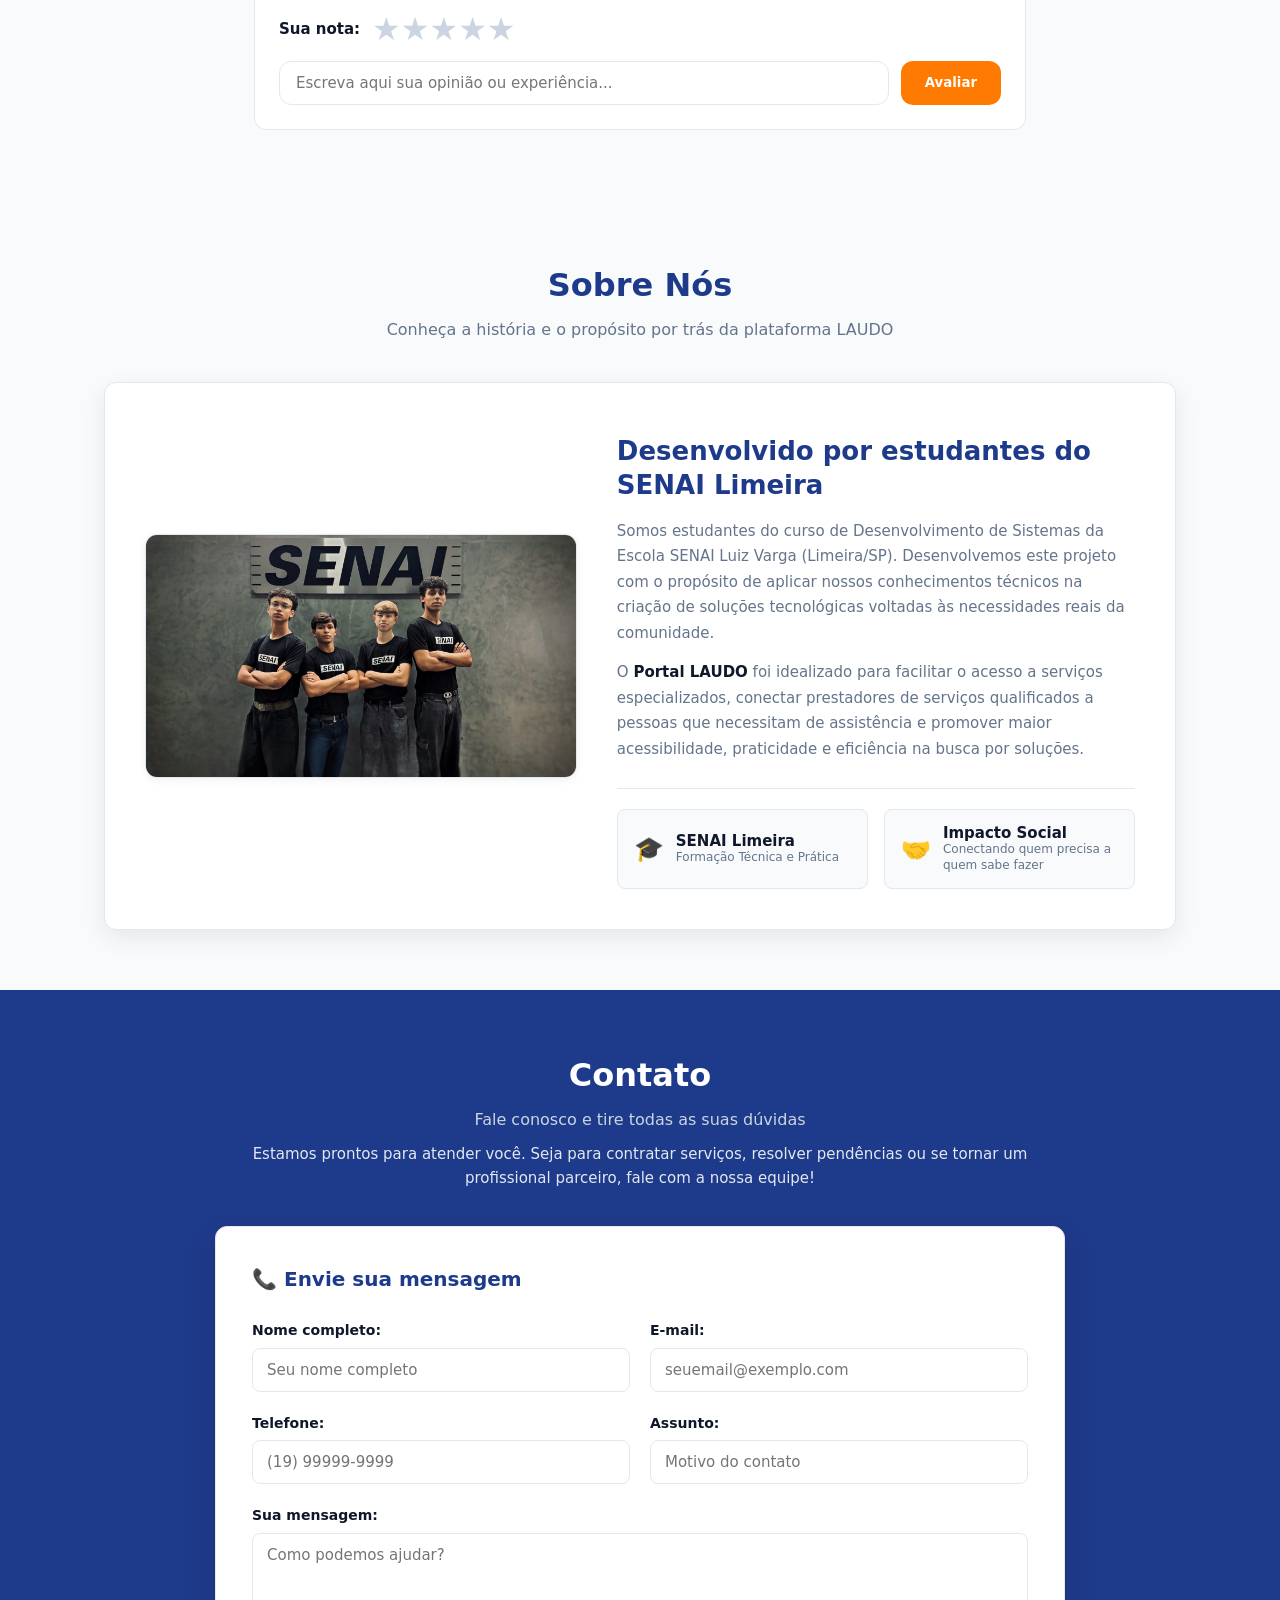
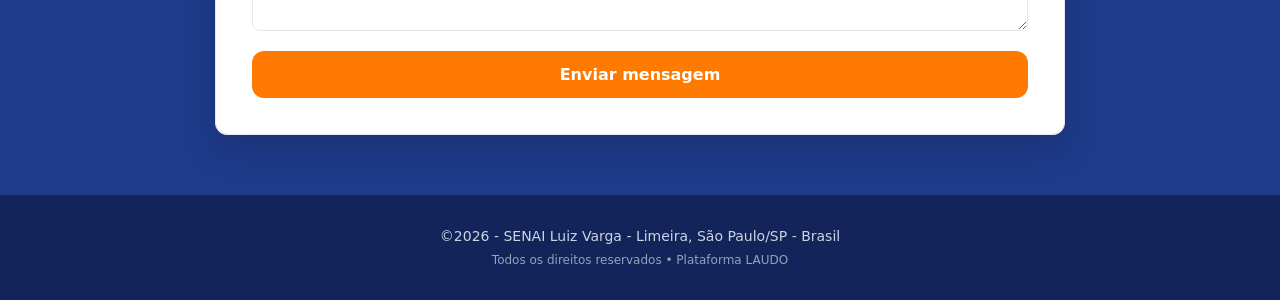
==== commit 8a80aa34: "Atualização PSTC" ====
--- a/index.html
+++ b/index.html
@@ -20,12 +20,12 @@
       <a href="#como-funciona">Sobre a Empresa</a>
       <a href="#nossos-servicos">Nossos Serviços</a>
       <a href="#avaliacoes">Avaliações</a>
-      <a href="#sobre">Sobre Nós<a>
+      <a href="#sobre">Sobre Nós</a>
       <a href="#contato">Contato</a>
       <a href="Cadastro.html" class="button-cadastre">👤 Cadastre-se</a>
 
       <button class="modo_escuro" onclick="toggleDarkMode()">Modo Escuro 🌙</button>
-           
+            
       <script>
         function updateTheme(isDark) {
           document.body.classList.toggle("dark-mode", isDark);
@@ -48,7 +48,7 @@
             updateTheme(true);
           }
         });
-      </script>      
+      </script>     
 
     </nav>
   </header>
--- a/styles.css
+++ b/styles.css
@@ -36,7 +36,6 @@
   --shadow-sm: 0 2px 8px rgba(0, 0, 0, 0.06);
   --shadow-md: 0 8px 24px rgba(0, 0, 0, 0.08);
   --shadow-lg: 0 16px 32px rgba(0, 0, 0, 0.12);
-  font-family: system-ui, -apple-system, BlinkMacSystemFont, 'Segoe UI', Roboto, Oxygen, Ubuntu, Cantarell, 'Open Sans', 'Helvetica Neue', sans-serif;
 }
 
 /* ==========================================================================
@@ -68,6 +67,7 @@
   color: var(--text-dark);
   line-height: 1.6;
   transition: background-color 0.3s ease, color 0.3s ease;
+  overflow-x: hidden;
 }
 
 img {
@@ -258,6 +258,7 @@
 
 .hero-image img {
   max-width: 420px;
+  width: 100%;
   border-radius: var(--radius);
   filter: drop-shadow(0 12px 24px rgba(0,0,0,0.15));
 }
@@ -301,7 +302,7 @@
    ========================================================================== */
 .container-cards {
   display: grid;
-  grid-template-columns: repeat(auto-fit, minmax(280px, 1fr));
+  grid-template-columns: repeat(auto-fit, minmax(260px, 1fr));
   gap: 30px;
   max-width: 1200px;
   margin: 0 auto;
@@ -387,7 +388,7 @@
   border-radius: 12px;
   padding: 32px;
   flex: 1;
-  min-width: 320px;
+  min-width: 280px;
   max-width: 550px;
   display: flex;
   flex-direction: column;
@@ -501,7 +502,6 @@
   color: var(--text-dark);
 }
 
-/* Estrelas estáticas dos depoimentos já existentes */
 span.estrelas {
   color: var(--star-active);
   font-size: 14px;
@@ -513,7 +513,6 @@
   line-height: 1.6;
 }
 
-/* Form de Avaliação */
 .form-avaliacao {
   width: 100%;
   background-color: var(--bg-card);
@@ -529,7 +528,6 @@
   color: var(--primary-blue);
 }
 
-/* --- SISTEMA INTERATIVO DE ESTRELAS --- */
 .rating-container {
   display: flex;
   align-items: center;
@@ -545,7 +543,7 @@
 
 fieldset.estrelas {
   display: inline-flex;
-  flex-direction: row-reverse; /* truque do flex invertido */
+  flex-direction: row-reverse;
   border: none;
   padding: 0;
   margin: 0;
@@ -564,7 +562,6 @@
   line-height: 1;
 }
 
-/* Pinta a estrela clicada/hovered E todas as anteriores a ela */
 fieldset.estrelas label:hover,
 fieldset.estrelas label:hover ~ label,
 fieldset.estrelas input:checked ~ label {
@@ -609,9 +606,6 @@
 /* ==========================================================================
    SOBRE NÓS
    ========================================================================== */
-/* ==========================================================================
-   SOBRE NÓS
-   ========================================================================== */
 #sobre {
   padding: 20px 5% 60px 5%;
   max-width: 1200px;
@@ -636,7 +630,7 @@
 
 .sobre-imagem {
   flex: 1;
-  min-width: 280px;
+  min-width: 250px;
   display: flex;
   justify-content: center;
 }
@@ -654,10 +648,6 @@
 .sobre-imagem img:hover {
   transform: translateY(-4px);
   box-shadow: var(--shadow-md);
-}
-
-[base64] {
-  background-color: pink;
 }
 
 .sobre-texto {
@@ -725,23 +715,6 @@
   line-height: 1.3;
 }
 
-/* Ajuste de Responsividade para Sobre Nós */
-@media (max-width: 900px) {
-  .sobre-card {
-    flex-direction: column;
-    padding: 24px;
-    gap: 24px;
-  }
-
-  .sobre-imagem {
-    width: 100%;
-  }
-
-  .sobre-destaques {
-    flex-direction: column;
-    gap: 12px;
-  }
-}
 /* ==========================================================================
    SEÇÃO CONTATO
    ========================================================================== */
@@ -789,7 +762,7 @@
   flex: 1 1 calc(50% - 10px);
   display: flex;
   flex-direction: column;
-  min-width: 250px;
+  min-width: 240px;
 }
 
 .form-group.full-width {
@@ -829,13 +802,13 @@
   background-color: var(--accent-orange);
   color: #FFFFFF;
   font-weight: 700;
-  padding: 14px 32px;
+  padding: 14px 28px;
   border: none;
   border-radius: var(--radius);
   cursor: pointer;
-  margin-top: 24px;
+  width: 100%;
+  margin-top: 20px;
   font-size: 16px;
-  width: 100%;
   transition: background-color 0.2s ease, transform 0.2s ease;
 }
 
@@ -845,62 +818,170 @@
 }
 
 /* ==========================================================================
-   RODAPÉ / FOOTER
+   RODAPÉ
    ========================================================================== */
 footer {
   background-color: var(--primary-blue-dark);
-  color: #94A3B8;
+  color: #CBD5E1;
   text-align: center;
-  padding: 30px 20px;
+  padding: 30px 5%;
   font-size: 14px;
-  border-top: 1px solid rgba(255, 255, 255, 0.1);
-  transition: background-color 0.3s ease;
 }
 
 .footer-sub {
   font-size: 12px;
-  margin-top: 6px;
-  color: #64748B;
+  color: #94A3B8;
+  margin-top: 4px;
 }
 
 /* ==========================================================================
    RESPONSIVIDADE (MEDIA QUERIES)
    ========================================================================== */
-@media (max-width: 900px) {
-  #inicio {
-    flex-direction: column;
-    text-align: center;
-  }
-
-  .popular-tags ul {
-    justify-content: center;
-  }
-
-  .hero-content h1 {
-    font-size: 32px;
-  }
-}
-
-@media (max-width: 650px) {
+
+/* Notebooks e Tablets Grandes (até 1024px) */
+@media (max-width: 1024px) {
   header {
     flex-direction: column;
     gap: 16px;
+    padding: 16px 20px;
   }
 
   nav {
     flex-wrap: wrap;
     justify-content: center;
+    gap: 12px 16px;
+  }
+
+  .modo_escuro {
+    margin-left: 0;
+  }
+
+  #inicio {
+    flex-direction: column-reverse;
+    text-align: center;
+    padding: 40px 5%;
+    gap: 30px;
+  }
+
+  .hero-content {
+    max-width: 100%;
+  }
+
+  .popular-tags ul {
+    justify-content: center;
+  }
+
+  .conjuntoCaixa {
+    flex-direction: column;
+    align-items: center;
+  }
+
+  .boxbranca {
+    max-width: 100%;
+    width: 100%;
+  }
+
+  .sobre-card {
+    flex-direction: column;
+    padding: 30px;
+    gap: 24px;
+  }
+
+  .sobre-imagem {
+    width: 100%;
+  }
+}
+
+/* Tablets e Celulares Grandes em Paisagem (até 768px) */
+@media (max-width: 768px) {
+  .hero-content h1 {
+    font-size: 30px;
+  }
+
+  .titulo-secao h2, 
+  .titulo-secao-light h2 {
+    font-size: 26px;
+  }
+
+  .container-cards {
+    grid-template-columns: repeat(auto-fit, minmax(220px, 1fr));
+    gap: 20px;
+    padding: 20px 4% 40px 4%;
+  }
+
+  .form-group {
+    flex: 1 1 100%;
+  }
+
+  .quadrado-contato {
+    padding: 24px 18px;
   }
 
   .avaliacao-input-group {
     flex-direction: column;
   }
 
-  .form-group {
-    flex: 1 1 100%;
-  }
-
-  .quadrado-contato {
-    padding: 20px;
+  .empresa_avaliacao {
+    width: 100%;
+  }
+
+  .sobre-destaques {
+    flex-direction: column;
+    gap: 12px;
+  }
+}
+
+/* Celulares em Retrato (até 480px) */
+@media (max-width: 480px) {
+  nav {
+    gap: 8px 12px;
+  }
+
+  nav a {
+    font-size: 13px;
+  }
+
+  .button-cadastre,
+  .modo_escuro {
+    padding: 8px 12px;
+    font-size: 13px;
+  }
+
+  .hero-content h1 {
+    font-size: 24px;
+  }
+
+  .hero-description {
+    font-size: 14px;
+  }
+
+  .search-box input {
+    padding: 12px 16px;
+    font-size: 14px;
+  }
+
+  .popular-tags ul li a {
+    font-size: 12px;
+    padding: 6px 12px;
+  }
+
+  .boxbranca {
+    padding: 20px 16px;
+  }
+
+  .boxcinza {
+    padding: 12px 14px;
+    gap: 12px;
+    min-height: auto;
+  }
+
+  .rating-container {
+    flex-direction: column;
+    align-items: flex-start;
+    gap: 6px;
+  }
+
+  fieldset.estrelas label {
+    font-size: 28px;
   }
 }
